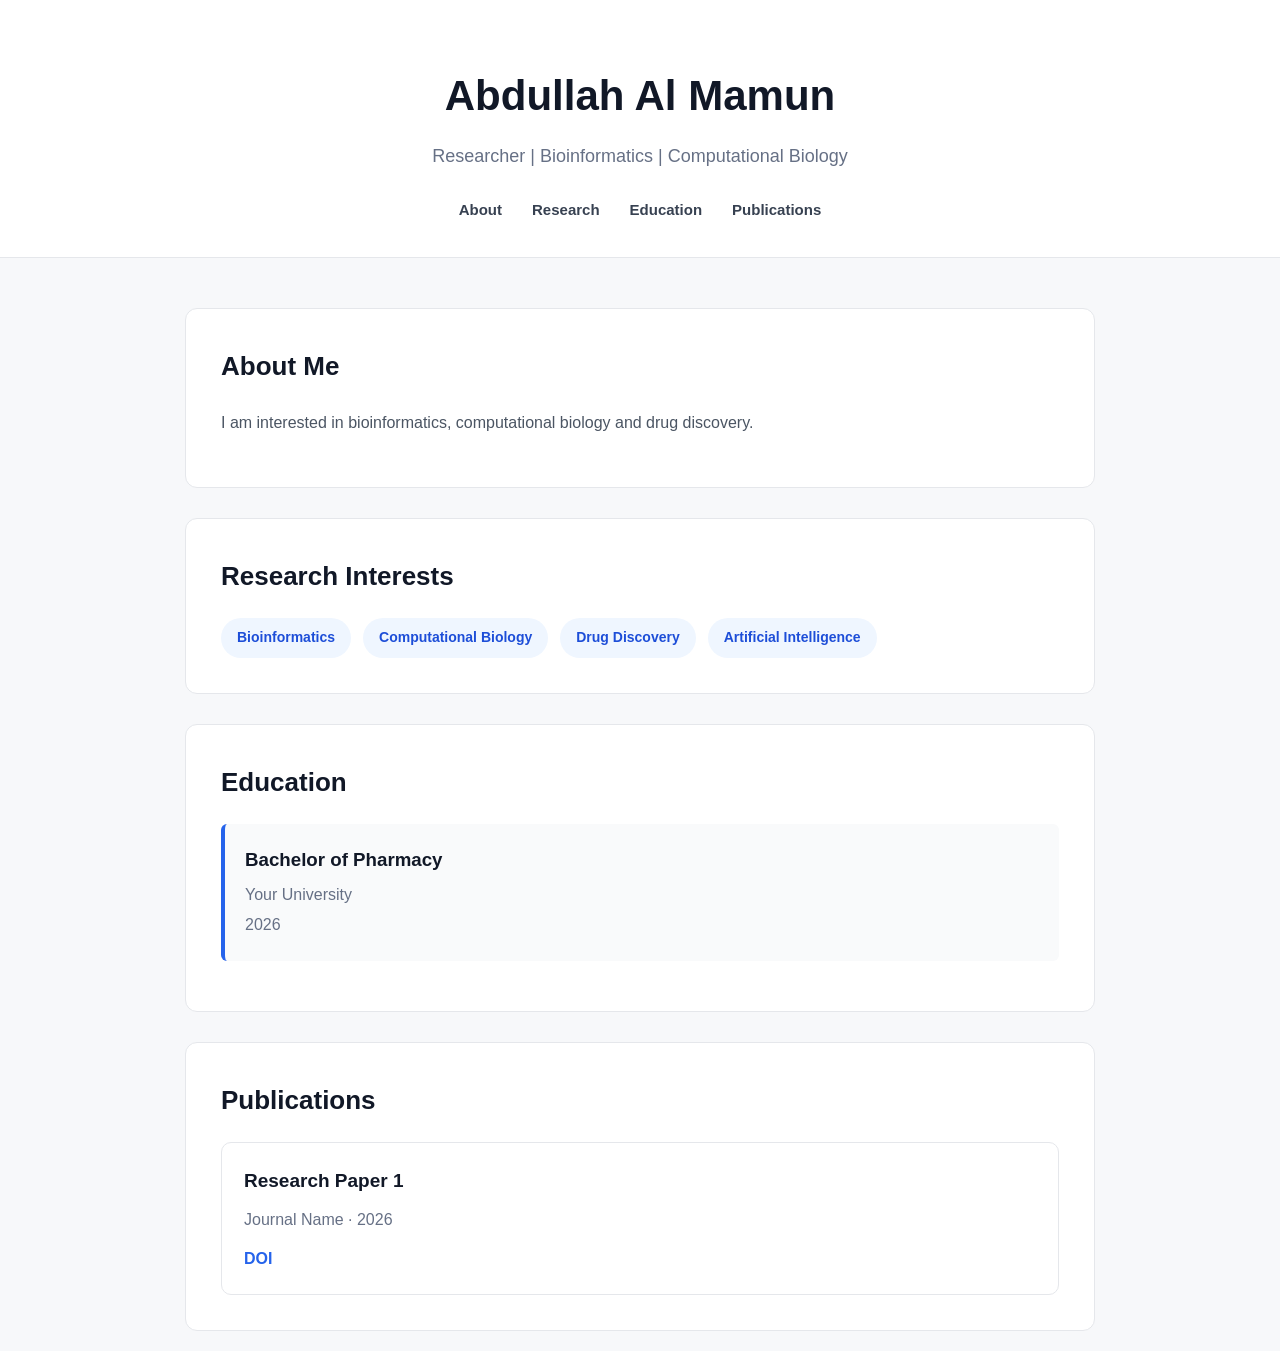
==== index.html @ ffb4a602 "Initial personal website" ====
<!DOCTYPE html>
<html lang="en">

<head>

    <meta charset="UTF-8">

    <meta name="viewport"
          content="width=device-width, initial-scale=1.0">

    <title>Abdullah Al Mamun</title>

    <link rel="stylesheet" href="style.css">

</head>


<body>

    <header>

        <h1>Abdullah Al Mamun</h1>

        <p>Researcher | Bioinformatics | Computational Biology</p>

        <nav>

            <a href="#about">About</a>

            <a href="#research">Research</a>

            <a href="#education">Education</a>

            <a href="#publications">Publications</a>

        </nav>

    </header>


    <main>

        <!-- About -->

        <section id="about">

            <h2>About Me</h2>

            <p>
                I am interested in bioinformatics, computational biology and drug discovery.
            </p>

        </section>


        <!-- Research -->

        <section id="research">

            <h2>Research Interests</h2>

            <ul>

                
        <li>Bioinformatics</li>
    
        <li>Computational Biology</li>
    
        <li>Drug Discovery</li>
    
        <li>Artificial Intelligence</li>
    

            </ul>

        </section>


        <!-- Education -->

        <section id="education">

            <h2>Education</h2>

            
        <div class="education-item">
            <h3>Bachelor of Pharmacy</h3>
            <p>Your University</p>
            <p>2026</p>
        </div>
    

        </section>


        <!-- Publications -->

        <section id="publications">

            <h2>Publications</h2>

            
        <div class="publication-item">
            <h3>Research Paper 1</h3>
            <p>
                Journal Name
                ·
                2026
            </p>
            <a href="https://doi.org/example" target="_blank">
                DOI
            </a>
        </div>
    

        </section>

    </main>


    <script src="script.js"></script>

</body>

</html>
---- style.css ----
/* ============================================================
   Global
   ============================================================ */

* {
    box-sizing: border-box;
}

html {
    scroll-behavior: smooth;
}

body {
    margin: 0;
    font-family: Arial, Helvetica, sans-serif;
    line-height: 1.7;
    color: #222;
    background: #f7f8fa;
}


/* ============================================================
   Header
   ============================================================ */

header {
    background: #ffffff;
    padding: 60px 20px 35px;
    text-align: center;
    border-bottom: 1px solid #e5e7eb;
}

header h1 {
    margin: 0;
    font-size: 42px;
    font-weight: 700;
    color: #111827;
}

header > p {
    margin: 10px 0 25px;
    font-size: 18px;
    color: #667085;
}


/* ============================================================
   Navigation
   ============================================================ */

nav {
    display: flex;
    justify-content: center;
    align-items: center;
    gap: 30px;
    flex-wrap: wrap;
}

nav a {
    text-decoration: none;
    color: #374151;
    font-size: 15px;
    font-weight: 600;
    transition: 0.2s ease;
}

nav a:hover {
    color: #2563eb;
}


/* ============================================================
   Main
   ============================================================ */

main {
    max-width: 950px;
    margin: 0 auto;
    padding: 20px;
}


/* ============================================================
   Sections
   ============================================================ */

section {
    background: #ffffff;
    margin-top: 30px;
    padding: 35px;
    border: 1px solid #e5e7eb;
    border-radius: 12px;
}

section h2 {
    margin-top: 0;
    margin-bottom: 20px;
    font-size: 26px;
    color: #111827;
}


/* ============================================================
   About
   ============================================================ */

#about p {
    color: #4b5563;
    font-size: 16px;
}


/* ============================================================
   Research Interests
   ============================================================ */

#research ul {
    display: flex;
    flex-wrap: wrap;
    gap: 12px;
    padding: 0;
    margin: 0;
    list-style: none;
}

#research li {
    background: #eff6ff;
    color: #1d4ed8;
    padding: 8px 16px;
    border-radius: 20px;
    font-size: 14px;
    font-weight: 600;
}


/* ============================================================
   Education
   ============================================================ */

.education-item {
    padding: 20px;
    margin-bottom: 15px;
    background: #f9fafb;
    border-left: 4px solid #2563eb;
    border-radius: 6px;
}

.education-item h3 {
    margin: 0 0 5px;
    color: #111827;
}

.education-item p {
    margin: 3px 0;
    color: #667085;
}


/* ============================================================
   Publications
   ============================================================ */

.publication-item {
    padding: 22px;
    margin-bottom: 18px;
    border: 1px solid #e5e7eb;
    border-radius: 10px;
    background: #ffffff;
}

.publication-item:last-child {
    margin-bottom: 0;
}

.publication-item h3 {
    margin-top: 0;
    margin-bottom: 8px;
    font-size: 19px;
    color: #111827;
}

.publication-item p {
    margin: 0 0 12px;
    color: #667085;
}

.publication-item a {
    display: inline-block;
    text-decoration: none;
    color: #2563eb;
    font-weight: 600;
}

.publication-item a:hover {
    text-decoration: underline;
}


/* ============================================================
   Mobile
   ============================================================ */

@media (max-width: 700px) {

    header {
        padding: 40px 15px 25px;
    }

    header h1 {
        font-size: 32px;
    }

    header > p {
        font-size: 16px;
    }

    nav {
        gap: 15px;
    }

    main {
        padding: 10px;
    }

    section {
        padding: 25px 20px;
    }

    section h2 {
        font-size: 23px;
    }
}
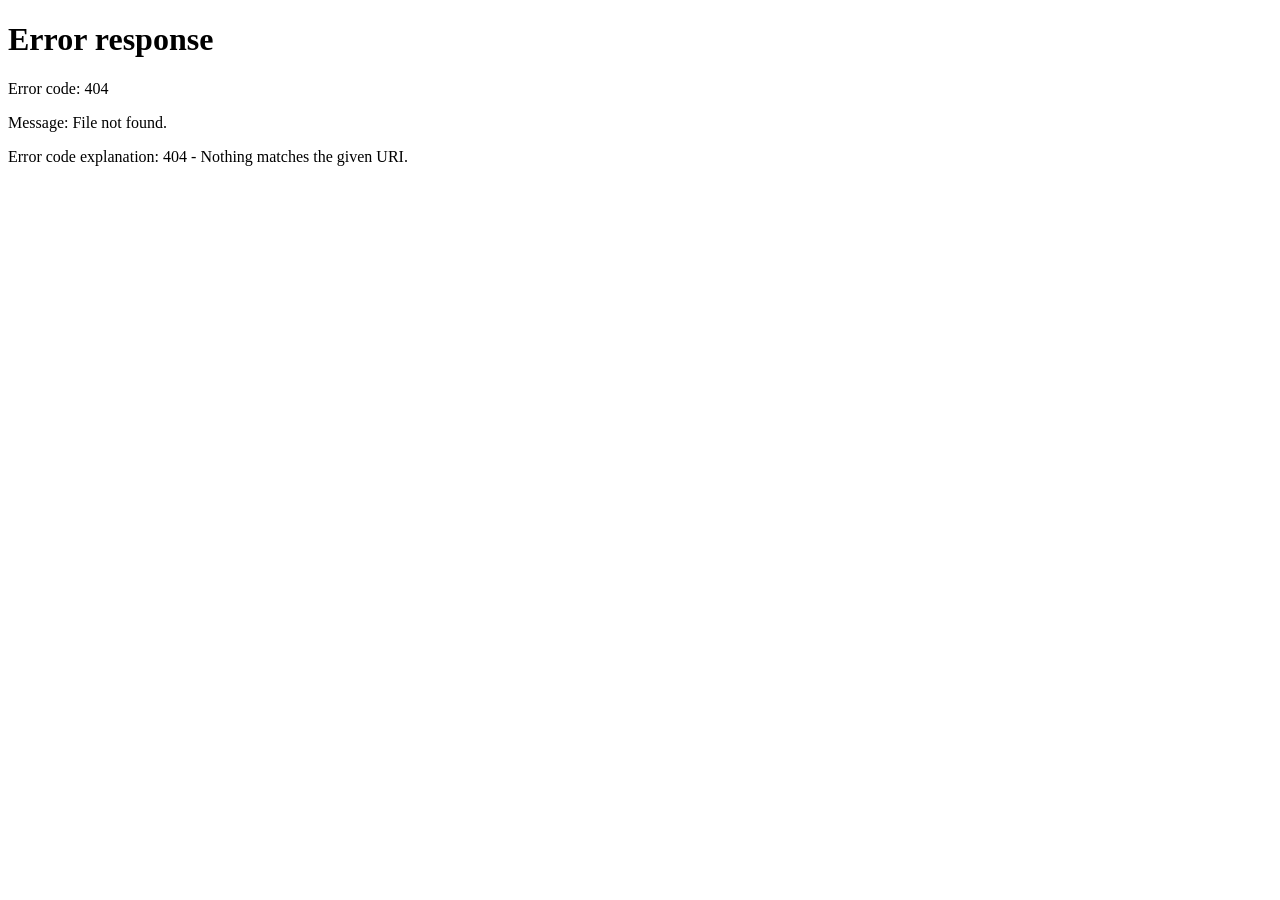
==== commit 07350337: "Update homepage" ====
--- a/index.html
+++ b/index.html
@@ -5,121 +5,37 @@
 
     <meta charset="UTF-8">
 
-    <meta name="viewport"
-          content="width=device-width, initial-scale=1.0">
+    <meta
+        name="viewport"
+        content="width=device-width, initial-scale=1.0"
+    >
 
-    <title>Abdullah Al Mamun</title>
+    <title>Abdullah Al Mamun | Redirecting...</title>
 
-    <link rel="stylesheet" href="style.css">
+    <!-- Redirect to About page -->
+    <meta
+        http-equiv="refresh"
+        content="0; url=about/"
+    >
+
+    <!-- JavaScript redirect -->
+    <script>
+        window.location.replace("about/");
+    </script>
 
 </head>
 
 
 <body>
 
-    <header>
-
-        <h1>Abdullah Al Mamun</h1>
-
-        <p>Researcher | Bioinformatics | Computational Biology</p>
-
-        <nav>
-
-            <a href="#about">About</a>
-
-            <a href="#research">Research</a>
-
-            <a href="#education">Education</a>
-
-            <a href="#publications">Publications</a>
-
-        </nav>
-
-    </header>
-
-
-    <main>
-
-        <!-- About -->
-
-        <section id="about">
-
-            <h2>About Me</h2>
-
-            <p>
-                I am interested in bioinformatics, computational biology and drug discovery.
-            </p>
-
-        </section>
-
-
-        <!-- Research -->
-
-        <section id="research">
-
-            <h2>Research Interests</h2>
-
-            <ul>
-
-                
-        <li>Bioinformatics</li>
-    
-        <li>Computational Biology</li>
-    
-        <li>Drug Discovery</li>
-    
-        <li>Artificial Intelligence</li>
-    
-
-            </ul>
-
-        </section>
-
-
-        <!-- Education -->
-
-        <section id="education">
-
-            <h2>Education</h2>
-
-            
-        <div class="education-item">
-            <h3>Bachelor of Pharmacy</h3>
-            <p>Your University</p>
-            <p>2026</p>
-        </div>
-    
-
-        </section>
-
-
-        <!-- Publications -->
-
-        <section id="publications">
-
-            <h2>Publications</h2>
-
-            
-        <div class="publication-item">
-            <h3>Research Paper 1</h3>
-            <p>
-                Journal Name
-                ·
-                2026
-            </p>
-            <a href="https://doi.org/example" target="_blank">
-                DOI
-            </a>
-        </div>
-    
-
-        </section>
-
-    </main>
-
-
-    <script src="script.js"></script>
+    <p>
+        Redirecting to
+        <a href="about/">
+            About
+        </a>
+        ...
+    </p>
 
 </body>
 
-</html>
+</html>
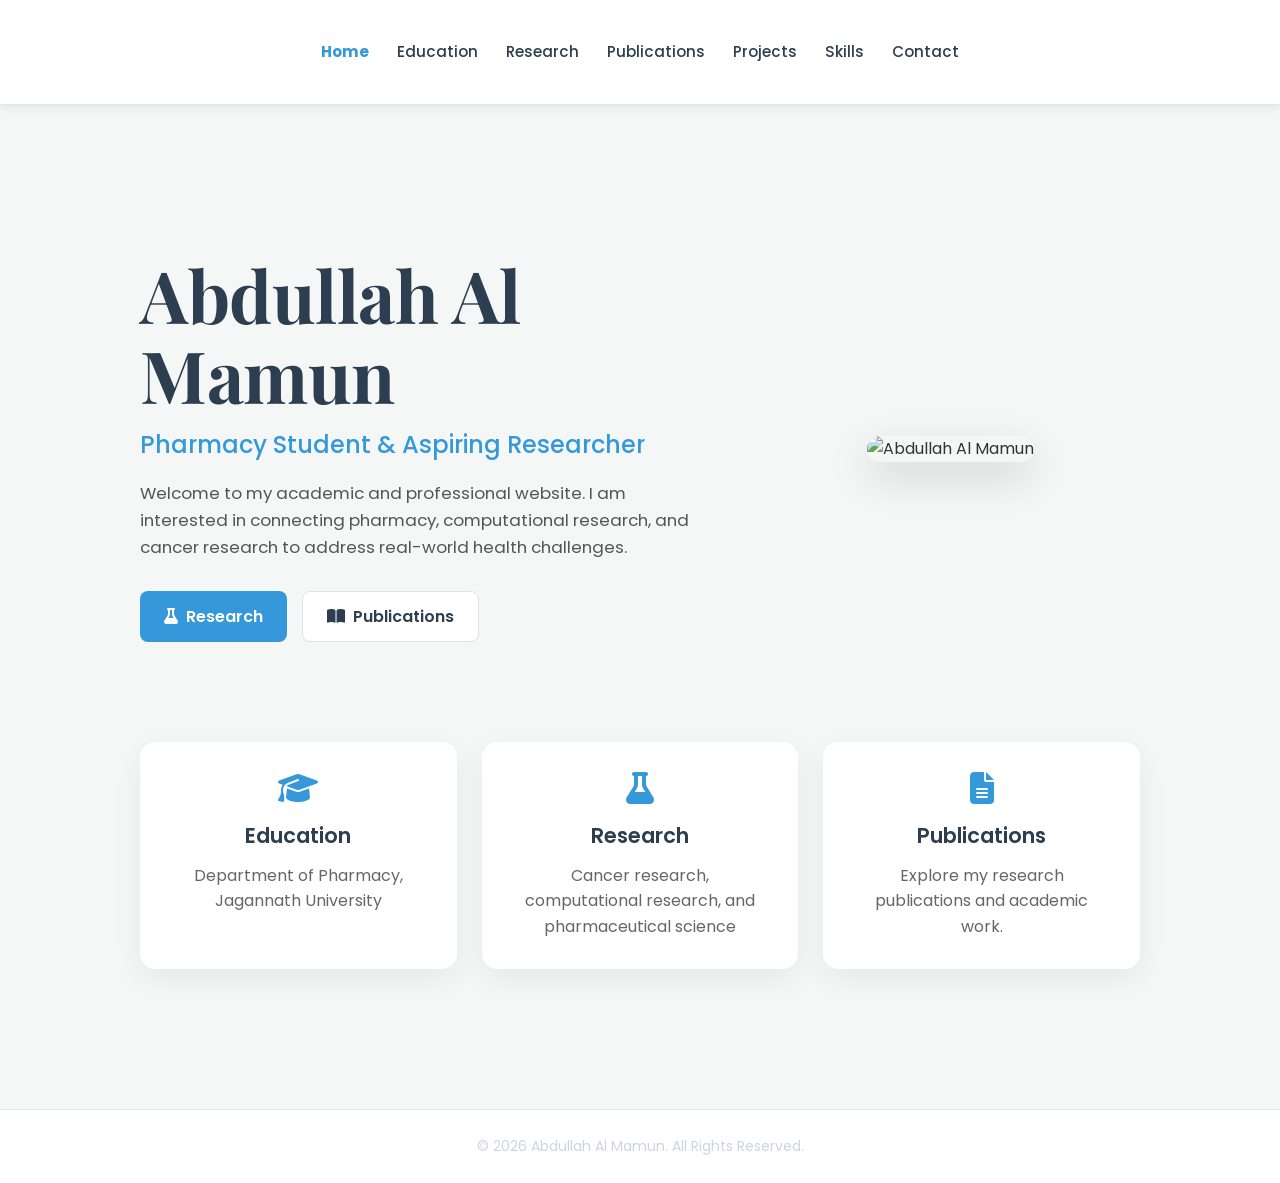
==== commit fb3e8d87: "Update website navigation and clean URLs" ====
--- a/index.html
+++ b/index.html
@@ -10,31 +10,730 @@
         content="width=device-width, initial-scale=1.0"
     >
 
-    <title>Abdullah Al Mamun | Redirecting...</title>
-
-    <!-- Redirect to About page -->
-    <meta
-        http-equiv="refresh"
-        content="0; url=about/"
+    <title>Abdullah Al Mamun | Home</title>
+
+    <!-- Google Fonts -->
+    <link rel="preconnect" href="https://fonts.googleapis.com">
+    <link rel="preconnect" href="https://fonts.gstatic.com" crossorigin>
+
+    <link
+        href="https://fonts.googleapis.com/css2?family=Playfair+Display:wght@700&family=Poppins:wght@300;400;500;600;700&display=swap"
+        rel="stylesheet"
     >
 
-    <!-- JavaScript redirect -->
-    <script>
-        window.location.replace("about/");
-    </script>
+    <!-- Font Awesome -->
+    <link
+        rel="stylesheet"
+        href="https://cdnjs.cloudflare.com/ajax/libs/font-awesome/6.5.1/css/all.min.css"
+        crossorigin="anonymous"
+        referrerpolicy="no-referrer"
+    >
+
+    <!-- Main CSS -->
+    <link rel="stylesheet" href="css/style.css">
+
+    <style>
+
+        :root {
+            --primary-color: #2c3e50;
+            --accent-color: #3498db;
+            --bg-color: #f4f7f6;
+            --text-color: #333;
+            --card-bg: #ffffff;
+        }
+
+        * {
+            box-sizing: border-box;
+            scroll-behavior: smooth;
+        }
+
+        body {
+            font-family: 'Poppins', sans-serif;
+            background-color: var(--bg-color);
+            color: var(--text-color);
+
+            margin: 0;
+            padding: 0;
+
+            line-height: 1.6;
+        }
+
+
+        /* =========================
+           Navigation
+        ========================== */
+
+        .site-header {
+            background: #ffffff;
+
+            border-bottom:
+                1px solid #e2e8f0;
+
+            position: sticky;
+
+            top: 0;
+
+            z-index: 1000;
+        }
+
+
+        .site-nav {
+            max-width: 1100px;
+
+            margin: 0 auto;
+
+            padding: 16px 20px;
+
+            display: flex;
+
+            justify-content: center;
+
+            align-items: center;
+
+            gap: 28px;
+
+            flex-wrap: wrap;
+        }
+
+
+        .site-nav a {
+            color: #2c3e50;
+
+            text-decoration: none;
+
+            font-weight: 500;
+
+            font-size: 0.95rem;
+
+            transition:
+                color 0.2s ease,
+                transform 0.2s ease;
+        }
+
+
+        .site-nav a:hover {
+            color: #3498db;
+
+            transform:
+                translateY(-1px);
+        }
+
+
+        .site-nav a.active {
+            color: #3498db;
+
+            font-weight: 700;
+        }
+
+
+        /* =========================
+           Hero Section
+        ========================== */
+
+        .hero {
+            max-width: 1100px;
+
+            margin: 0 auto;
+
+            padding:
+                80px 20px;
+
+            display: flex;
+
+            align-items: center;
+
+            justify-content: space-between;
+
+            gap: 50px;
+        }
+
+
+        .hero-content {
+            flex: 1;
+
+            min-width: 300px;
+        }
+
+
+        .hero-content h1 {
+            font-family:
+                'Playfair Display',
+                serif;
+
+            font-size:
+                clamp(2.5rem, 6vw, 4.5rem);
+
+            color:
+                var(--primary-color);
+
+            margin:
+                0 0 15px 0;
+
+            line-height: 1.1;
+        }
+
+
+        .hero-content h2 {
+            color:
+                var(--accent-color);
+
+            font-size:
+                1.5rem;
+
+            font-weight:
+                500;
+
+            margin:
+                0 0 20px 0;
+        }
+
+
+        .hero-content p {
+            font-size:
+                1.05rem;
+
+            max-width:
+                650px;
+
+            color:
+                #555;
+
+            margin-bottom:
+                30px;
+        }
+
+
+        /* =========================
+           Hero Buttons
+        ========================== */
+
+        .hero-buttons {
+            display: flex;
+
+            gap: 15px;
+
+            flex-wrap: wrap;
+        }
+
+
+        .btn {
+            display: inline-flex;
+
+            align-items: center;
+
+            justify-content: center;
+
+            padding:
+                12px 24px;
+
+            border-radius:
+                8px;
+
+            text-decoration:
+                none;
+
+            font-weight:
+                600;
+
+            transition:
+                all 0.2s ease;
+        }
+
+
+        .btn-primary {
+            background:
+                var(--accent-color);
+
+            color:
+                #ffffff;
+        }
+
+
+        .btn-primary:hover {
+            transform:
+                translateY(-2px);
+
+            box-shadow:
+                0 8px 20px
+                rgba(52, 152, 219, 0.25);
+        }
+
+
+        .btn-secondary {
+            background:
+                #ffffff;
+
+            color:
+                var(--primary-color);
+
+            border:
+                1px solid #dbe3ea;
+        }
+
+
+        .btn-secondary:hover {
+            background:
+                #f8fafc;
+
+            transform:
+                translateY(-2px);
+        }
+
+
+        /* =========================
+           Hero Image
+        ========================== */
+
+        .hero-image {
+            flex: 0 0 380px;
+
+            text-align: center;
+        }
+
+
+        .hero-image img {
+            width: 100%;
+
+            max-width: 350px;
+
+            border-radius: 20px;
+
+            box-shadow:
+                0 15px 40px
+                rgba(0, 0, 0, 0.15);
+        }
+
+
+        /* =========================
+           Quick Information
+        ========================== */
+
+        .info-section {
+            max-width:
+                1100px;
+
+            margin:
+                0 auto;
+
+            padding:
+                20px 20px 70px 20px;
+        }
+
+
+        .info-grid {
+            display:
+                grid;
+
+            grid-template-columns:
+                repeat(3, 1fr);
+
+            gap:
+                25px;
+        }
+
+
+        .info-card {
+            background:
+                #ffffff;
+
+            border-radius:
+                15px;
+
+            padding:
+                30px;
+
+            text-align:
+                center;
+
+            box-shadow:
+                0 10px 30px
+                rgba(0, 0, 0, 0.06);
+
+            transition:
+                transform 0.3s ease,
+                box-shadow 0.3s ease;
+        }
+
+
+        .info-card:hover {
+            transform:
+                translateY(-5px);
+
+            box-shadow:
+                0 15px 35px
+                rgba(0, 0, 0, 0.10);
+        }
+
+
+        .info-card i {
+            font-size:
+                2rem;
+
+            color:
+                var(--accent-color);
+
+            margin-bottom:
+                15px;
+        }
+
+
+        .info-card h3 {
+            color:
+                var(--primary-color);
+
+            margin:
+                0 0 10px 0;
+        }
+
+
+        .info-card p {
+            color:
+                #666;
+
+            margin:
+                0;
+        }
+
+
+        /* =========================
+           Footer
+        ========================== */
+
+        .simple-footer {
+            background:
+                #ffffff;
+
+            border-top:
+                1px solid #e2e8f0;
+
+            text-align:
+                center;
+
+            padding:
+                25px 20px;
+
+            color:
+                #64748b;
+
+            font-size:
+                0.9rem;
+        }
+
+
+        /* =========================
+           Responsive Design
+        ========================== */
+
+        @media (max-width: 900px) {
+
+            .hero {
+                flex-direction:
+                    column-reverse;
+
+                text-align:
+                    center;
+
+                padding:
+                    60px 20px;
+            }
+
+
+            .hero-content p {
+                margin-left:
+                    auto;
+
+                margin-right:
+                    auto;
+            }
+
+
+            .hero-buttons {
+                justify-content:
+                    center;
+            }
+
+
+            .hero-image {
+                flex:
+                    0 0 auto;
+            }
+
+
+            .info-grid {
+                grid-template-columns:
+                    1fr;
+            }
+        }
+
+
+        @media (max-width: 600px) {
+
+            .site-nav {
+                gap:
+                    15px;
+
+                padding:
+                    14px 10px;
+            }
+
+
+            .site-nav a {
+                font-size:
+                    0.88rem;
+            }
+
+
+            .hero {
+                padding:
+                    45px 15px;
+            }
+
+
+            .hero-content h2 {
+                font-size:
+                    1.2rem;
+            }
+
+
+            .hero-image img {
+                max-width:
+                    280px;
+            }
+
+
+            .info-section {
+                padding:
+                    15px 15px 50px 15px;
+            }
+        }
+
+    </style>
 
 </head>
 
 
 <body>
 
-    <p>
-        Redirecting to
-        <a href="about/">
-            About
-        </a>
-        ...
-    </p>
+
+    <!-- =========================
+         Navigation
+    ========================== -->
+
+    <header class="site-header">
+
+        <nav class="site-nav">
+
+            <!-- Home -->
+            <a
+                href="./"
+                class="active"
+            >
+                Home
+            </a>
+
+
+            <!-- Education -->
+            <a
+                href="education/"
+            >
+                Education
+            </a>
+
+
+            <!-- Research -->
+            <a
+                href="research/"
+            >
+                Research
+            </a>
+
+
+            <!-- Publications -->
+            <a
+                href="publications/"
+            >
+                Publications
+            </a>
+
+
+            <!-- Projects -->
+            <a
+                href="projects/"
+            >
+                Projects
+            </a>
+
+
+            <!-- Skills -->
+            <a
+                href="skills/"
+            >
+                Skills
+            </a>
+
+
+            <!-- Contact -->
+            <a
+                href="contact/"
+            >
+                Contact
+            </a>
+
+        </nav>
+
+    </header>
+
+
+    <!-- =========================
+         Hero Section
+    ========================== -->
+
+    <main>
+
+        <section class="hero">
+
+
+            <div class="hero-content">
+
+                <h1>
+                    Abdullah Al Mamun
+                </h1>
+
+
+                <h2>
+                    Pharmacy Student &amp; Aspiring Researcher
+                </h2>
+
+
+                <p>
+                    Welcome to my academic and professional website.
+                    I am interested in connecting pharmacy,
+                    computational research, and cancer research
+                    to address real-world health challenges.
+                </p>
+
+
+                <div class="hero-buttons">
+
+                    <a
+                        href="research/"
+                        class="btn btn-primary"
+                    >
+                        <i
+                            class="fa-solid fa-flask"
+                            style="margin-right: 8px;"
+                        ></i>
+
+                        Research
+                    </a>
+
+
+                    <a
+                        href="publications/"
+                        class="btn btn-secondary"
+                    >
+                        <i
+                            class="fa-solid fa-book-open"
+                            style="margin-right: 8px;"
+                        ></i>
+
+                        Publications
+                    </a>
+
+                </div>
+
+            </div>
+
+
+            <div class="hero-image">
+
+                <img
+                    src="https://lh3.googleusercontent.com/d/1J67fcz4OHZm01wY5wMaTmPoZwXcRmtr_"
+                    alt="Abdullah Al Mamun"
+                >
+
+            </div>
+
+        </section>
+
+
+        <!-- =========================
+             Quick Information
+        ========================== -->
+
+        <section class="info-section">
+
+            <div class="info-grid">
+
+
+                <div class="info-card">
+
+                    <i class="fa-solid fa-graduation-cap"></i>
+
+                    <h3>
+                        Education
+                    </h3>
+
+                    <p>
+                        Department of Pharmacy,
+                        Jagannath University
+                    </p>
+
+                </div>
+
+
+                <div class="info-card">
+
+                    <i class="fa-solid fa-flask"></i>
+
+                    <h3>
+                        Research
+                    </h3>
+
+                    <p>
+                        Cancer research,
+                        computational research,
+                        and pharmaceutical science
+                    </p>
+
+                </div>
+
+
+                <div class="info-card">
+
+                    <i class="fa-solid fa-file-lines"></i>
+
+                    <h3>
+                        Publications
+                    </h3>
+
+                    <p>
+                        Explore my research publications
+                        and academic work.
+                    </p>
+
+                </div>
+
+            </div>
+
+        </section>
+
+    </main>
+
+
+    <!-- =========================
+         Footer
+    ========================== -->
+
+    <footer class="simple-footer">
+
+        <p>
+            &copy; 2026 Abdullah Al Mamun.
+            All Rights Reserved.
+        </p>
+
+    </footer>
+
 
 </body>
 
--- a/css/style.css
+++ b/css/style.css
@@ -0,0 +1,840 @@
+/* =========================================================
+   Abdullah Al Mamun - Academic Personal Website
+   Main Stylesheet
+   ========================================================= */
+
+
+/* =========================================================
+   1. GLOBAL SETTINGS
+   ========================================================= */
+
+* {
+    margin: 0;
+    padding: 0;
+    box-sizing: border-box;
+}
+
+html {
+    scroll-behavior: smooth;
+}
+
+body {
+    font-family:
+        -apple-system,
+        BlinkMacSystemFont,
+        "Segoe UI",
+        Roboto,
+        Helvetica,
+        Arial,
+        sans-serif;
+
+    background: #ffffff;
+    color: #1f2937;
+    line-height: 1.7;
+    font-size: 16px;
+
+    min-height: 100vh;
+
+    display: flex;
+    flex-direction: column;
+}
+
+
+/* =========================================================
+   2. CONTAINER
+   ========================================================= */
+
+main {
+    width: 100%;
+    max-width: 1100px;
+    margin: 0 auto;
+    padding: 70px 30px;
+    flex: 1;
+}
+
+
+/* =========================================================
+   3. HEADER
+   ========================================================= */
+
+header {
+    width: 100%;
+    background: #0f172a;
+    border-bottom: 1px solid #1e293b;
+
+    position: sticky;
+    top: 0;
+
+    z-index: 1000;
+
+    box-shadow:
+        0 2px 10px rgba(0, 0, 0, 0.08);
+}
+
+
+/* =========================================================
+   4. NAVIGATION
+   ========================================================= */
+
+nav {
+    max-width: 1100px;
+    margin: 0 auto;
+
+    min-height: 70px;
+
+    padding: 0 30px;
+
+    display: flex;
+    align-items: center;
+    justify-content: center;
+
+    gap: 28px;
+    flex-wrap: wrap;
+}
+
+nav a {
+    position: relative;
+
+    color: #e5e7eb;
+
+    text-decoration: none;
+
+    font-size: 15px;
+    font-weight: 500;
+
+    padding: 24px 0;
+
+    transition:
+        color 0.3s ease,
+        transform 0.3s ease;
+}
+
+nav a:hover {
+    color: #60a5fa;
+    transform: translateY(-1px);
+}
+
+
+/* Animated underline */
+
+nav a::after {
+    content: "";
+
+    position: absolute;
+
+    left: 0;
+    bottom: 16px;
+
+    width: 0;
+    height: 2px;
+
+    background: #60a5fa;
+
+    transition: width 0.3s ease;
+}
+
+nav a:hover::after {
+    width: 100%;
+}
+
+
+/* =========================================================
+   5. TYPOGRAPHY
+   ========================================================= */
+
+h1 {
+    color: #0f172a;
+
+    font-size: 44px;
+    font-weight: 700;
+
+    line-height: 1.2;
+
+    margin-bottom: 30px;
+
+    letter-spacing: -0.5px;
+}
+
+h2 {
+    color: #111827;
+
+    font-size: 28px;
+    font-weight: 650;
+
+    line-height: 1.3;
+
+    margin-top: 35px;
+    margin-bottom: 15px;
+}
+
+h3 {
+    color: #374151;
+
+    font-size: 21px;
+    font-weight: 600;
+
+    margin-bottom: 8px;
+}
+
+p {
+    color: #4b5563;
+
+    margin-bottom: 18px;
+
+    max-width: 850px;
+}
+
+
+/* =========================================================
+   6. LINKS
+   ========================================================= */
+
+a {
+    color: #2563eb;
+
+    text-decoration: none;
+
+    transition: color 0.3s ease;
+}
+
+a:hover {
+    color: #1d4ed8;
+    text-decoration: underline;
+}
+
+
+/* =========================================================
+   7. LISTS
+   ========================================================= */
+
+ul,
+ol {
+    margin: 15px 0 25px 25px;
+}
+
+li {
+    margin-bottom: 8px;
+    color: #4b5563;
+}
+
+
+/* =========================================================
+   8. SECTION
+   ========================================================= */
+
+section {
+    margin-bottom: 45px;
+}
+
+
+/* =========================================================
+   9. PAGE HEADER
+   ========================================================= */
+
+.page-header {
+    margin-bottom: 50px;
+}
+
+.page-header h1 {
+    margin-bottom: 20px;
+}
+
+.page-header p {
+    font-size: 17px;
+}
+
+
+/* =========================================================
+   10. EDUCATION
+   ========================================================= */
+
+.education-item {
+    position: relative;
+
+    padding: 25px 30px;
+
+    margin-bottom: 25px;
+
+    background: #f8fafc;
+
+    border-left: 4px solid #2563eb;
+
+    border-radius: 8px;
+
+    box-shadow:
+        0 4px 15px rgba(15, 23, 42, 0.05);
+
+    transition:
+        transform 0.3s ease,
+        box-shadow 0.3s ease;
+}
+
+.education-item:hover {
+    transform: translateY(-3px);
+
+    box-shadow:
+        0 8px 25px rgba(15, 23, 42, 0.08);
+}
+
+.education-item h2 {
+    margin-top: 0;
+    margin-bottom: 8px;
+
+    color: #0f172a;
+}
+
+.education-item h3 {
+    color: #2563eb;
+    margin-bottom: 8px;
+}
+
+.education-item p {
+    margin-bottom: 5px;
+}
+
+
+/* =========================================================
+   11. RESEARCH CARDS
+   ========================================================= */
+
+.research-card {
+    background: #ffffff;
+
+    padding: 30px;
+
+    margin-bottom: 25px;
+
+    border: 1px solid #e5e7eb;
+
+    border-radius: 10px;
+
+    box-shadow:
+        0 5px 20px rgba(15, 23, 42, 0.05);
+
+    transition:
+        transform 0.3s ease,
+        box-shadow 0.3s ease,
+        border-color 0.3s ease;
+}
+
+.research-card:hover {
+    transform: translateY(-4px);
+
+    border-color: #93c5fd;
+
+    box-shadow:
+        0 10px 30px rgba(37, 99, 235, 0.10);
+}
+
+.research-card h2 {
+    margin-top: 0;
+
+    color: #1d4ed8;
+
+    font-size: 24px;
+}
+
+
+/* =========================================================
+   12. PUBLICATIONS
+   ========================================================= */
+
+.publication {
+    background: #f8fafc;
+
+    padding: 30px;
+
+    margin-bottom: 25px;
+
+    border-radius: 10px;
+
+    border: 1px solid #e5e7eb;
+
+    border-left: 4px solid #2563eb;
+
+    transition:
+        transform 0.3s ease,
+        box-shadow 0.3s ease;
+}
+
+.publication:hover {
+    transform: translateY(-3px);
+
+    box-shadow:
+        0 10px 25px rgba(15, 23, 42, 0.08);
+}
+
+.publication h2 {
+    margin-top: 0;
+
+    font-size: 22px;
+
+    color: #111827;
+}
+
+.publication p {
+    margin-bottom: 8px;
+}
+
+
+/* Publication button */
+
+.publication a {
+    display: inline-block;
+
+    margin-top: 15px;
+
+    padding: 9px 18px;
+
+    background: #2563eb;
+
+    color: #ffffff;
+
+    border-radius: 6px;
+
+    font-size: 14px;
+    font-weight: 500;
+
+    text-decoration: none;
+
+    transition:
+        background 0.3s ease,
+        transform 0.3s ease;
+}
+
+.publication a:hover {
+    background: #1d4ed8;
+
+    color: #ffffff;
+
+    transform: translateY(-2px);
+
+    text-decoration: none;
+}
+
+
+/* =========================================================
+   13. PROJECT CARDS
+   ========================================================= */
+
+.project-card {
+    background: #ffffff;
+
+    padding: 30px;
+
+    margin-bottom: 25px;
+
+    border: 1px solid #e5e7eb;
+
+    border-radius: 10px;
+
+    box-shadow:
+        0 5px 20px rgba(15, 23, 42, 0.05);
+
+    transition:
+        transform 0.3s ease,
+        box-shadow 0.3s ease;
+}
+
+.project-card:hover {
+    transform: translateY(-4px);
+
+    box-shadow:
+        0 10px 30px rgba(15, 23, 42, 0.10);
+}
+
+.project-card h2 {
+    margin-top: 0;
+
+    color: #1d4ed8;
+}
+
+.project-card strong {
+    color: #111827;
+}
+
+
+/* =========================================================
+   14. SKILLS
+   ========================================================= */
+
+.skill-section {
+    background: #f8fafc;
+
+    padding: 25px 30px;
+
+    margin-bottom: 20px;
+
+    border-radius: 10px;
+
+    border: 1px solid #e5e7eb;
+}
+
+.skill-section h2 {
+    margin-top: 0;
+
+    color: #1d4ed8;
+}
+
+.skill-section ul {
+    display: flex;
+
+    flex-wrap: wrap;
+
+    gap: 10px;
+
+    margin: 15px 0 0 0;
+
+    list-style: none;
+}
+
+.skill-section li {
+    background: #e0ecff;
+
+    color: #1e40af;
+
+    padding: 7px 14px;
+
+    border-radius: 20px;
+
+    font-size: 14px;
+
+    font-weight: 500;
+
+    margin: 0;
+}
+
+
+/* =========================================================
+   15. BUTTONS
+   ========================================================= */
+
+.button {
+    display: inline-block;
+
+    padding: 11px 22px;
+
+    background: #2563eb;
+
+    color: #ffffff;
+
+    border-radius: 7px;
+
+    font-weight: 600;
+
+    text-decoration: none;
+
+    margin-right: 10px;
+    margin-bottom: 10px;
+
+    transition:
+        background 0.3s ease,
+        transform 0.3s ease,
+        box-shadow 0.3s ease;
+}
+
+.button:hover {
+    background: #1d4ed8;
+
+    color: #ffffff;
+
+    transform: translateY(-2px);
+
+    box-shadow:
+        0 6px 15px rgba(37, 99, 235, 0.25);
+
+    text-decoration: none;
+}
+
+
+/* Secondary button */
+
+.button-secondary {
+    background: #ffffff;
+
+    color: #2563eb;
+
+    border: 1px solid #2563eb;
+}
+
+.button-secondary:hover {
+    background: #eff6ff;
+
+    color: #1d4ed8;
+}
+
+
+/* =========================================================
+   16. PROFILE IMAGE
+   ========================================================= */
+
+.profile-image {
+    width: 180px;
+    height: 180px;
+
+    object-fit: cover;
+
+    border-radius: 50%;
+
+    border: 4px solid #e5e7eb;
+
+    display: block;
+
+    margin-bottom: 25px;
+
+    box-shadow:
+        0 8px 25px rgba(15, 23, 42, 0.10);
+}
+
+
+/* =========================================================
+   17. CONTACT
+   ========================================================= */
+
+.contact-info {
+    background: #f8fafc;
+
+    padding: 30px;
+
+    border-radius: 10px;
+
+    border: 1px solid #e5e7eb;
+}
+
+.contact-info p {
+    margin-bottom: 12px;
+}
+
+.contact-info strong {
+    color: #111827;
+}
+
+
+/* =========================================================
+   18. FOOTER
+   ========================================================= */
+
+footer {
+    width: 100%;
+
+    background: #0f172a;
+
+    color: #cbd5e1;
+
+    text-align: center;
+
+    padding: 30px 20px;
+
+    margin-top: auto;
+}
+
+footer p {
+    color: #cbd5e1;
+
+    margin: 0 auto;
+
+    font-size: 14px;
+}
+
+
+/* =========================================================
+   19. HORIZONTAL LINE
+   ========================================================= */
+
+hr {
+    border: 0;
+
+    border-top: 1px solid #e5e7eb;
+
+    margin: 40px 0;
+}
+
+
+/* =========================================================
+   20. CODE
+   ========================================================= */
+
+code {
+    background: #f1f5f9;
+
+    color: #be123c;
+
+    padding: 3px 7px;
+
+    border-radius: 4px;
+
+    font-size: 14px;
+}
+
+
+/* =========================================================
+   21. SELECTION
+   ========================================================= */
+
+::selection {
+    background: #bfdbfe;
+
+    color: #111827;
+}
+
+
+/* =========================================================
+   22. SCROLLBAR
+   ========================================================= */
+
+::-webkit-scrollbar {
+    width: 9px;
+}
+
+::-webkit-scrollbar-track {
+    background: #f1f5f9;
+}
+
+::-webkit-scrollbar-thumb {
+    background: #94a3b8;
+
+    border-radius: 10px;
+}
+
+::-webkit-scrollbar-thumb:hover {
+    background: #64748b;
+}
+
+
+/* =========================================================
+   23. RESPONSIVE DESIGN - TABLET
+   ========================================================= */
+
+@media (max-width: 900px) {
+
+    nav {
+        gap: 20px;
+    }
+
+    nav a {
+        font-size: 14px;
+    }
+
+    main {
+        padding: 55px 25px;
+    }
+
+    h1 {
+        font-size: 38px;
+    }
+
+    h2 {
+        font-size: 25px;
+    }
+}
+
+
+/* =========================================================
+   24. RESPONSIVE DESIGN - MOBILE
+   ========================================================= */
+
+@media (max-width: 700px) {
+
+    header {
+        position: relative;
+    }
+
+    nav {
+        min-height: auto;
+
+        padding: 15px 20px;
+
+        flex-direction: column;
+
+        gap: 0;
+    }
+
+    nav a {
+        width: 100%;
+
+        text-align: center;
+
+        padding: 9px 0;
+
+        font-size: 15px;
+    }
+
+    nav a::after {
+        display: none;
+    }
+
+    main {
+        padding: 45px 20px;
+    }
+
+    h1 {
+        font-size: 32px;
+
+        margin-bottom: 25px;
+    }
+
+    h2 {
+        font-size: 23px;
+    }
+
+    h3 {
+        font-size: 19px;
+    }
+
+    p {
+        font-size: 15px;
+    }
+
+    .education-item,
+    .research-card,
+    .publication,
+    .project-card,
+    .skill-section,
+    .contact-info {
+        padding: 22px;
+    }
+
+    .profile-image {
+        width: 140px;
+        height: 140px;
+    }
+
+    .skill-section li {
+        font-size: 13px;
+
+        padding: 6px 12px;
+    }
+}
+
+
+/* =========================================================
+   25. VERY SMALL MOBILE DEVICES
+   ========================================================= */
+
+@media (max-width: 400px) {
+
+    main {
+        padding: 35px 15px;
+    }
+
+    h1 {
+        font-size: 28px;
+    }
+
+    h2 {
+        font-size: 21px;
+    }
+
+    nav {
+        padding-left: 15px;
+        padding-right: 15px;
+    }
+
+    .button {
+        width: 100%;
+
+        text-align: center;
+
+        margin-right: 0;
+    }
+}
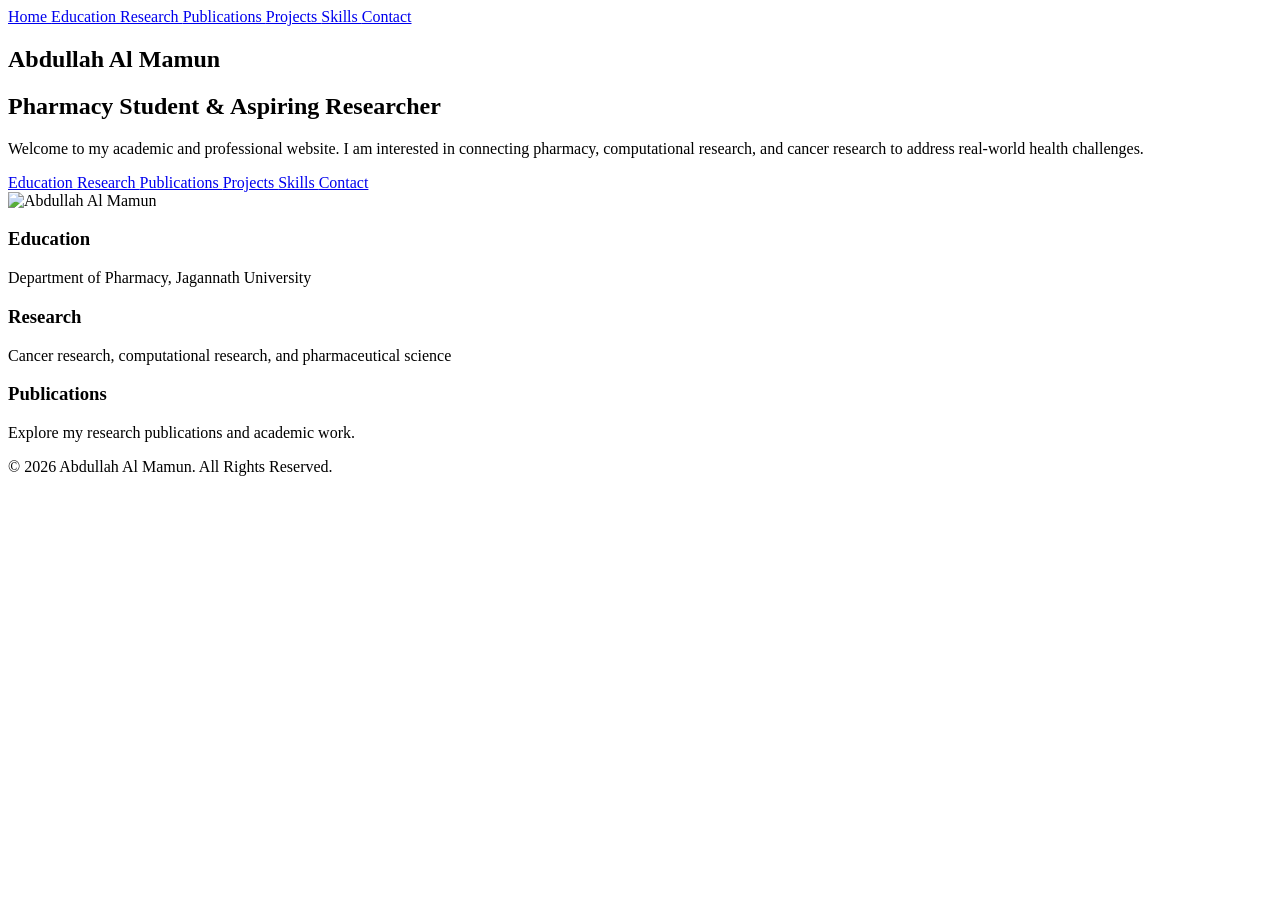
==== commit 098b7cd6: "index.html" ====
--- a/index.html
+++ b/index.html
@@ -1,519 +1,4 @@
-<!DOCTYPE html>
-<html lang="en">
-
-<head>
-
-    <meta charset="UTF-8">
-
-    <meta
-        name="viewport"
-        content="width=device-width, initial-scale=1.0"
-    >
-
-    <title>Abdullah Al Mamun | Home</title>
-
-    <!-- Google Fonts -->
-    <link rel="preconnect" href="https://fonts.googleapis.com">
-    <link rel="preconnect" href="https://fonts.gstatic.com" crossorigin>
-
-    <link
-        href="https://fonts.googleapis.com/css2?family=Playfair+Display:wght@700&family=Poppins:wght@300;400;500;600;700&display=swap"
-        rel="stylesheet"
-    >
-
-    <!-- Font Awesome -->
-    <link
-        rel="stylesheet"
-        href="https://cdnjs.cloudflare.com/ajax/libs/font-awesome/6.5.1/css/all.min.css"
-        crossorigin="anonymous"
-        referrerpolicy="no-referrer"
-    >
-
-    <!-- Main CSS -->
-    <link rel="stylesheet" href="css/style.css">
-
-    <style>
-
-        :root {
-            --primary-color: #2c3e50;
-            --accent-color: #3498db;
-            --bg-color: #f4f7f6;
-            --text-color: #333;
-            --card-bg: #ffffff;
-        }
-
-        * {
-            box-sizing: border-box;
-            scroll-behavior: smooth;
-        }
-
-        body {
-            font-family: 'Poppins', sans-serif;
-            background-color: var(--bg-color);
-            color: var(--text-color);
-
-            margin: 0;
-            padding: 0;
-
-            line-height: 1.6;
-        }
-
-
-        /* =========================
-           Navigation
-        ========================== */
-
-        .site-header {
-            background: #ffffff;
-
-            border-bottom:
-                1px solid #e2e8f0;
-
-            position: sticky;
-
-            top: 0;
-
-            z-index: 1000;
-        }
-
-
-        .site-nav {
-            max-width: 1100px;
-
-            margin: 0 auto;
-
-            padding: 16px 20px;
-
-            display: flex;
-
-            justify-content: center;
-
-            align-items: center;
-
-            gap: 28px;
-
-            flex-wrap: wrap;
-        }
-
-
-        .site-nav a {
-            color: #2c3e50;
-
-            text-decoration: none;
-
-            font-weight: 500;
-
-            font-size: 0.95rem;
-
-            transition:
-                color 0.2s ease,
-                transform 0.2s ease;
-        }
-
-
-        .site-nav a:hover {
-            color: #3498db;
-
-            transform:
-                translateY(-1px);
-        }
-
-
-        .site-nav a.active {
-            color: #3498db;
-
-            font-weight: 700;
-        }
-
-
-        /* =========================
-           Hero Section
-        ========================== */
-
-        .hero {
-            max-width: 1100px;
-
-            margin: 0 auto;
-
-            padding:
-                80px 20px;
-
-            display: flex;
-
-            align-items: center;
-
-            justify-content: space-between;
-
-            gap: 50px;
-        }
-
-
-        .hero-content {
-            flex: 1;
-
-            min-width: 300px;
-        }
-
-
-        .hero-content h1 {
-            font-family:
-                'Playfair Display',
-                serif;
-
-            font-size:
-                clamp(2.5rem, 6vw, 4.5rem);
-
-            color:
-                var(--primary-color);
-
-            margin:
-                0 0 15px 0;
-
-            line-height: 1.1;
-        }
-
-
-        .hero-content h2 {
-            color:
-                var(--accent-color);
-
-            font-size:
-                1.5rem;
-
-            font-weight:
-                500;
-
-            margin:
-                0 0 20px 0;
-        }
-
-
-        .hero-content p {
-            font-size:
-                1.05rem;
-
-            max-width:
-                650px;
-
-            color:
-                #555;
-
-            margin-bottom:
-                30px;
-        }
-
-
-        /* =========================
-           Hero Buttons
-        ========================== */
-
-        .hero-buttons {
-            display: flex;
-
-            gap: 15px;
-
-            flex-wrap: wrap;
-        }
-
-
-        .btn {
-            display: inline-flex;
-
-            align-items: center;
-
-            justify-content: center;
-
-            padding:
-                12px 24px;
-
-            border-radius:
-                8px;
-
-            text-decoration:
-                none;
-
-            font-weight:
-                600;
-
-            transition:
-                all 0.2s ease;
-        }
-
-
-        .btn-primary {
-            background:
-                var(--accent-color);
-
-            color:
-                #ffffff;
-        }
-
-
-        .btn-primary:hover {
-            transform:
-                translateY(-2px);
-
-            box-shadow:
-                0 8px 20px
-                rgba(52, 152, 219, 0.25);
-        }
-
-
-        .btn-secondary {
-            background:
-                #ffffff;
-
-            color:
-                var(--primary-color);
-
-            border:
-                1px solid #dbe3ea;
-        }
-
-
-        .btn-secondary:hover {
-            background:
-                #f8fafc;
-
-            transform:
-                translateY(-2px);
-        }
-
-
-        /* =========================
-           Hero Image
-        ========================== */
-
-        .hero-image {
-            flex: 0 0 380px;
-
-            text-align: center;
-        }
-
-
-        .hero-image img {
-            width: 100%;
-
-            max-width: 350px;
-
-            border-radius: 20px;
-
-            box-shadow:
-                0 15px 40px
-                rgba(0, 0, 0, 0.15);
-        }
-
-
-        /* =========================
-           Quick Information
-        ========================== */
-
-        .info-section {
-            max-width:
-                1100px;
-
-            margin:
-                0 auto;
-
-            padding:
-                20px 20px 70px 20px;
-        }
-
-
-        .info-grid {
-            display:
-                grid;
-
-            grid-template-columns:
-                repeat(3, 1fr);
-
-            gap:
-                25px;
-        }
-
-
-        .info-card {
-            background:
-                #ffffff;
-
-            border-radius:
-                15px;
-
-            padding:
-                30px;
-
-            text-align:
-                center;
-
-            box-shadow:
-                0 10px 30px
-                rgba(0, 0, 0, 0.06);
-
-            transition:
-                transform 0.3s ease,
-                box-shadow 0.3s ease;
-        }
-
-
-        .info-card:hover {
-            transform:
-                translateY(-5px);
-
-            box-shadow:
-                0 15px 35px
-                rgba(0, 0, 0, 0.10);
-        }
-
-
-        .info-card i {
-            font-size:
-                2rem;
-
-            color:
-                var(--accent-color);
-
-            margin-bottom:
-                15px;
-        }
-
-
-        .info-card h3 {
-            color:
-                var(--primary-color);
-
-            margin:
-                0 0 10px 0;
-        }
-
-
-        .info-card p {
-            color:
-                #666;
-
-            margin:
-                0;
-        }
-
-
-        /* =========================
-           Footer
-        ========================== */
-
-        .simple-footer {
-            background:
-                #ffffff;
-
-            border-top:
-                1px solid #e2e8f0;
-
-            text-align:
-                center;
-
-            padding:
-                25px 20px;
-
-            color:
-                #64748b;
-
-            font-size:
-                0.9rem;
-        }
-
-
-        /* =========================
-           Responsive Design
-        ========================== */
-
-        @media (max-width: 900px) {
-
-            .hero {
-                flex-direction:
-                    column-reverse;
-
-                text-align:
-                    center;
-
-                padding:
-                    60px 20px;
-            }
-
-
-            .hero-content p {
-                margin-left:
-                    auto;
-
-                margin-right:
-                    auto;
-            }
-
-
-            .hero-buttons {
-                justify-content:
-                    center;
-            }
-
-
-            .hero-image {
-                flex:
-                    0 0 auto;
-            }
-
-
-            .info-grid {
-                grid-template-columns:
-                    1fr;
-            }
-        }
-
-
-        @media (max-width: 600px) {
-
-            .site-nav {
-                gap:
-                    15px;
-
-                padding:
-                    14px 10px;
-            }
-
-
-            .site-nav a {
-                font-size:
-                    0.88rem;
-            }
-
-
-            .hero {
-                padding:
-                    45px 15px;
-            }
-
-
-            .hero-content h2 {
-                font-size:
-                    1.2rem;
-            }
-
-
-            .hero-image img {
-                max-width:
-                    280px;
-            }
-
-
-            .info-section {
-                padding:
-                    15px 15px 50px 15px;
-            }
-        }
-
-    </style>
-
-</head>
-
-
 <body>
-
 
     <!-- =========================
          Navigation
@@ -523,59 +8,31 @@
 
         <nav class="site-nav">
 
-            <!-- Home -->
-            <a
-                href="./"
-                class="active"
-            >
+            <a href="./" class="active">
                 Home
             </a>
 
-
-            <!-- Education -->
-            <a
-                href="education/"
-            >
+            <a href="education/">
                 Education
             </a>
 
-
-            <!-- Research -->
-            <a
-                href="research/"
-            >
+            <a href="research/">
                 Research
             </a>
 
-
-            <!-- Publications -->
-            <a
-                href="publications/"
-            >
+            <a href="publications/">
                 Publications
             </a>
 
-
-            <!-- Projects -->
-            <a
-                href="projects/"
-            >
+            <a href="projects/">
                 Projects
             </a>
 
-
-            <!-- Skills -->
-            <a
-                href="skills/"
-            >
+            <a href="skills/">
                 Skills
             </a>
 
-
-            <!-- Contact -->
-            <a
-                href="contact/"
-            >
+            <a href="contact/">
                 Contact
             </a>
 
@@ -592,18 +49,15 @@
 
         <section class="hero">
 
-
             <div class="hero-content">
 
                 <h1>
                     Abdullah Al Mamun
                 </h1>
 
-
                 <h2>
                     Pharmacy Student &amp; Aspiring Researcher
                 </h2>
-
 
                 <p>
                     Welcome to my academic and professional website.
@@ -613,37 +67,79 @@
                 </p>
 
 
+                <!-- =========================
+                     Navigation Buttons
+                ========================== -->
+
                 <div class="hero-buttons">
 
+                    <!-- Education -->
+                    <a
+                        href="education/"
+                        class="btn btn-primary"
+                    >
+                        <i class="fa-solid fa-graduation-cap"></i>
+                        Education
+                    </a>
+
+
+                    <!-- Research -->
                     <a
                         href="research/"
                         class="btn btn-primary"
                     >
-                        <i
-                            class="fa-solid fa-flask"
-                            style="margin-right: 8px;"
-                        ></i>
-
+                        <i class="fa-solid fa-flask"></i>
                         Research
                     </a>
 
 
+                    <!-- Publications -->
                     <a
                         href="publications/"
-                        class="btn btn-secondary"
-                    >
-                        <i
-                            class="fa-solid fa-book-open"
-                            style="margin-right: 8px;"
-                        ></i>
-
+                        class="btn btn-primary"
+                    >
+                        <i class="fa-solid fa-book-open"></i>
                         Publications
                     </a>
 
+
+                    <!-- Projects -->
+                    <a
+                        href="projects/"
+                        class="btn btn-primary"
+                    >
+                        <i class="fa-solid fa-diagram-project"></i>
+                        Projects
+                    </a>
+
+
+                    <!-- Skills -->
+                    <a
+                        href="skills/"
+                        class="btn btn-primary"
+                    >
+                        <i class="fa-solid fa-code"></i>
+                        Skills
+                    </a>
+
+
+                    <!-- Contact -->
+                    <a
+                        href="contact/"
+                        class="btn btn-primary"
+                    >
+                        <i class="fa-solid fa-envelope"></i>
+                        Contact
+                    </a>
+
                 </div>
 
             </div>
 
+
+            <!-- =========================
+                 Profile Image
+            ========================== -->
 
             <div class="hero-image">
 
@@ -666,6 +162,8 @@
             <div class="info-grid">
 
 
+                <!-- Education -->
+
                 <div class="info-card">
 
                     <i class="fa-solid fa-graduation-cap"></i>
@@ -681,6 +179,8 @@
 
                 </div>
 
+
+                <!-- Research -->
 
                 <div class="info-card">
 
@@ -699,6 +199,8 @@
                 </div>
 
 
+                <!-- Publications -->
+
                 <div class="info-card">
 
                     <i class="fa-solid fa-file-lines"></i>
@@ -736,5 +238,3 @@
 
 
 </body>
-
-</html>
